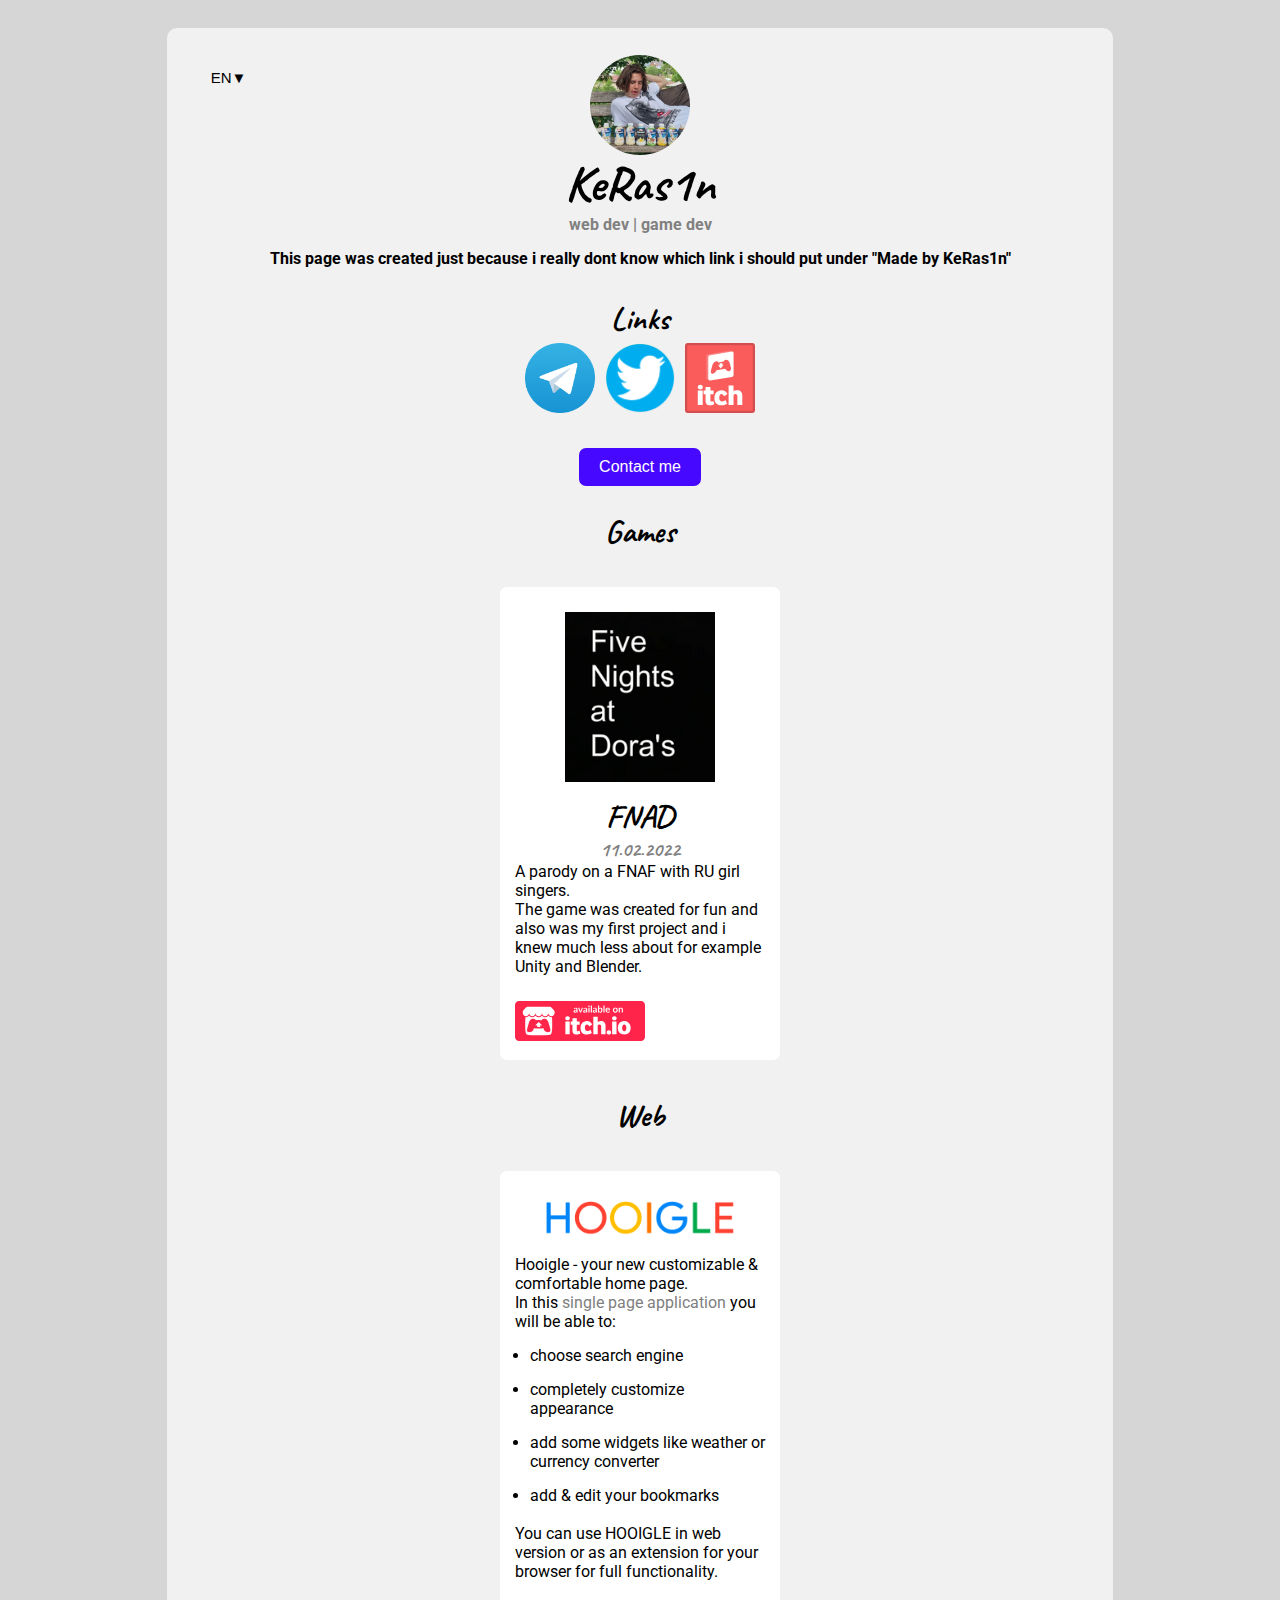
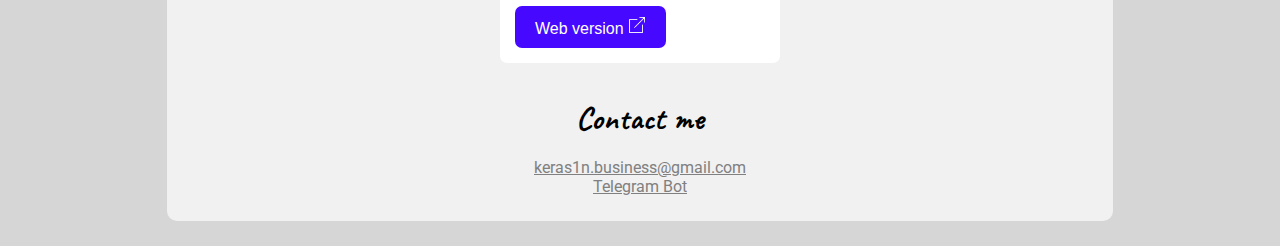
==== index.html @ 979ee30a "Add files via upload" ====
<!DOCTYPE html>
<html>
<head>
	<meta charset="utf-8">
	<meta name="viewport" content="width=device-width, initial-scale=1">
	<title>KeRas1n</title>

	<link rel="stylesheet" type="text/css" href="main.css">

	<link rel="preconnect" href="https://fonts.googleapis.com">
	<link rel="preconnect" href="https://fonts.gstatic.com" crossorigin>
	<link href="https://fonts.googleapis.com/css2?family=Caveat:wght@600&family=Roboto:wght@300&display=swap" rel="stylesheet">

</head>
<body>
	<div id="myProgress">
  <div id="myBar"></div>
</div>
<img src="ava.jpg" width="100px" class="ava">
<div class="main-block">
	<header>

		  <div class="dropdown">
  <button class="dropbtn">EN</button>
  <div class="dropdown-content" id="dropdown">
  	<button class="lang_btn" onclick="SwitchUkr();">UA</button>
    <button class="lang_btn" onclick="SwitchRus();">RU</button>
    <a href="https://keras1n.github.io/ua"><button class="lang_btn" onclick="SwitchEng();">UA</button></a>
  </div>
</div>
<div class="header">
		<h1 class="name">KeRas1n</h1>
		<h3 class = "subtitle" id="subtitle">web dev | game dev</h3>
		<h3 class = "subtitle2" id="subtitle2">This page was created just because i really dont know which link i should put under "Made by KeRas1n"</h3>
		</div>
	</header>
	<div class="socials">
		<h1>Links</h1>

		<div class="socials-holder">

		<div class="tg">
			<a href = "https://t.me/keras1n4ik"><button class = "soc-link blue-link" ><img class = "soc_img" src="ru/img/Telegram_logo.svg.png" width="70px"></button></a>
		</div>

		<div class="tg">
			<a href = "https://twitter.com/keras0n"><button class = "soc-link blue-link"><img class = "soc_img" src="ru/img/logo-rond-twitter.png" width="70px"></button></a>
		</div>

		<div class="tg">
			<a href = "https://keras1n.itch.io"><button class = "soc-link itch_btn"><img class = "soc_img" src="ru/img/itch-logo.svg" width="70px"></button></a>
		</div>


	</div>

	</div>
	<div class="center">
		<a href="#contact"><button class="card_btn" id="contact_btn">Contact me</button></a>
	</div>
		<div class="block">
		<h1 id="games_title">Games</h1>
		<div class="holder">

			<div class="card">
				<div class = "card_img">
					<img  src="ru/img/fnad-logo.png" width="150px">
				</div>
				<div class = "card_content" id="fnad">
					<h1>FNAD</h1>
					<h2 class="tags">11.02.2022</h2>
					<p>A parody on a FNAF with RU girl singers. </p> The game was created for fun and also was my first project and i knew much less about for example Unity and Blender.
				</div>
				<div class="card_actions">
					<a href = "https://keras1n.itch.io/fnad"><img src = "ru/img/itch-io-2.svg" width="130px" class="itch_btn"></button></a>
				</div>
			</div>

	</div>

	<div class="block">
		<h1 id="web_title">Web</h1>
		<div class="holder">

			<div class="card">
				<div class = "card_img">
					<img  src="ru/img/hooigle_logo.png" width="200px">
				</div>
				<div class = "card_content" id="hooigle">
					<p>Hooigle - your new customizable & comfortable home page.</p> <p>In this <span class="marked">single page application</span> you will be able to:</p>
					<ul>
						<li>choose search engine</li>
						<li>completely customize appearance</li>
						<li>add some widgets like weather or currency converter</li>
						<li>add & edit your bookmarks</li>
					</ul>
					<br>
					You can use HOOIGLE in web version or as an extension for your browser for full functionality.
				</div>
				<div class="card_actions">
					<a href = "https://keras1n.github.io/hooigle/web"><button class="card_btn" id="website_btn">Web version <img src="ru/img/new-tab.png" width="18px"></button></a>
				</div>

			</div>

		</div>
	</div>



	<div class="block center" id="contact">
		<h1 id="contact_title">Contact me</h1>
		<br>
		<a href="mailto:keras1n.business@gmail.com">keras1n.business@gmail.com</a>
		<br>
		<a href="https://t.me/KeRas1n_bot">Telegram Bot</a>

	</div>

</div>
<script type="text/javascript" src="script.js"></script>
</body>
</html>
---- main.css ----
*{
	margin: 0;
	padding: 0;
}
html {
  scroll-behavior: smooth;
}
body{
 background: #d6d6d6;
 color: black;
 font-family: 'Roboto', sans-serif;
 font-size: 16px;
}
.ava{
	border-radius: 50px;
	animation-name: ava-appearing;
	animation-duration: 1.3s;
	position: absolute;
  margin: auto;
  top: 55px;
  left: 0;
  right: 0;
  text-align: center;
  z-index: 1;
}
@keyframes ava-appearing {
  0%   {width: 400px;border-radius: 25px; position: absolute;}
  50%		{border-radius: 50px;}
  100% {width: 100px;}
}
.header{
	text-align: center;
}
.name{
	margin-top: 50px;
}
#myProgress {
  width: 100%;
  background: none;
  height: 3px;
}

#myBar {
	display: none;
  width: 1%;
  height: 3px;
  background-color: #00ACDF;
}
.main-block{
	animation-name: appearing;
  animation-duration: 1s;

	margin-top: 25px;
	margin-bottom: 25px;
	padding: 25px;
	background: #f1f1f1;
	width: 70%;
	margin-left: auto;
	margin-right: auto;
	border-radius: 10px;
	/*box-shadow: 0 15px 50px rgb(255 255 255);*/
}

@keyframes appearing {
  0%   {margin-top: 1300px; opacity: 0.1;}
  50%		{opacity: 0.1;}
  100% {margin-top: 25px; opacity: 1;}
}

header{
	font-size: 25px;
}
header > h1, header > h3{
	text-align: center;
}
.socials{
	margin-top: 30px;
	height: 150px;
}
.socials-holder{
	display: flex;
	justify-content: center;
}
.subtitle{
	color: grey;
	font-size: 16px;
}
.subtitle2{
	margin-top: 15px;
	font-size: 16px;
}

.dropbtn {
  background: none;
  color: black;
  padding: 16px;
  border: none;
  min-width: 73px;
  font-size: 15px;
}
.center{
	text-align: center;
}

.dropbtn::after { content: "\25bc" }

.dropdown {
  position: relative;
  display: inline-block;
}

.dropdown-content {
	font-family: 'Roboto', sans-serif;
  display: none;
  position: absolute;
  background-color: #f1f1f1;
  min-width: 73px;
  box-shadow: 0px 8px 16px 0px rgba(0,0,0,0.2);
  z-index: 1;
  text-align: center;
}


.dropdown-content a {

  padding: 10px;
  text-decoration: none;
  display: block;
}


.dropdown-content a:hover {background-color: #ddd;}


.dropdown:hover .dropdown-content {display: block;}


.dropdown:hover .dropbtn {background-color: #fff;}

.activated{
	color: gray;
	background-color: #ddd;
	cursor: default;
}
.activated{
	color: gray;
	background-color: #ddd;
	cursor: default;
}
.lang_btn{
	cursor: pointer;
	background: none;
	border: none;
	font-size: 16px;

	width: 100%;
	height: 40px;
}
.tg{
	min-width: 80px;
}
.soc_img{
	transition: .3s;
}
.soc-link{
	background: none;
	border: none;
	border-radius: 55px;
	width: 80px;
	height: 80px;
	transition: .3s;
	cursor: pointer;
}
.soc-link:hover{
	width: 75px;
	height: 75px;
}
.blue-link:hover{
	box-shadow: 0 13px 19px rgb(0 162 217 / 0.2);
}
.red-link:hover{
	box-shadow: 0 13px 19px rgb(0 162 217 / 0.2);
}

.soc-link-list{
	background: none;
border: none;
border-radius: 55px;
width: 70px;
height: 70px;
transition: .3s;
}
.soc-link-list:hover{
	cursor: pointer;
	width: 80px;
	height: 80px;
}
.soc-link-yt:hover{
	box-shadow: 0 16px 19px rgb(212 16 29  / 0.6);

}
.soc-link-tw:hover{
	box-shadow: 0 16px 19px rgb(101 66 153 / 0.6);

}
.soc_img:hover{
	width: 80px;
}
h1{
	text-align: center;
	font-family: 'Caveat', cursive;
}
.tags{
	margin: 0;
	color: grey;
	font-size: 20px;
	text-align: center;
	font-family: 'Caveat', cursive;
}
.holder{
	margin-top: 25px;
	display: flex;
	flex-direction: row; /* column */
	flex-wrap: wrap;
	justify-content: center;
	align-items: flex-start;
}

.card{
	display: block;
	margin: 10px;
	padding: 15px;
	width: 25%;
	background-color: #ffffff;
	border-radius: 7px;
	transition: .3s;
	flex-basis: 250px;
}
/*
.card:hover{

	padding: 20px;
	margin-top: -5px;
}
*/
.card_img{
	border-radius: 7px;
	padding: 10px;
	display: block;
	text-align: center;
}
.card_actions{
	margin-top: 25px;
}
.card_btn{
	background-color: #4708ff;
	color: white;
	border: none;
	padding-left: 20px;
	padding-right: 20px;
	padding-top: 10px;
	padding-bottom: 10px;
	border-radius: 7px;
	transition: .3s;
	font-size: 16px;
}
.card_btn:hover{
	box-shadow: 0 13px 19px rgb(71 8 255 / 0.2);
	cursor: pointer;
}
ul{
	margin-left: 15px;
}
ul>li{
	margin-top: 15px;
}
.marked{
	color: grey;
}

.block{
	margin-top: 25px;
}
.itch_btn{
	transition: .3s;
}
.itch_btn:hover{
	box-shadow: 0 13px 19px rgb(250 92 92 / 0.2);
}
a{
	color: grey;
	transition: .2s;
	cursor: pointer;
}
a:hover{
	color: black;
}
.list{

}
.list:hover{
	margin-left: -20px;
}

/*mobile*/

@media only screen and (max-width: 900px) {
  .main-block{
  	width: 100%;
  }
}
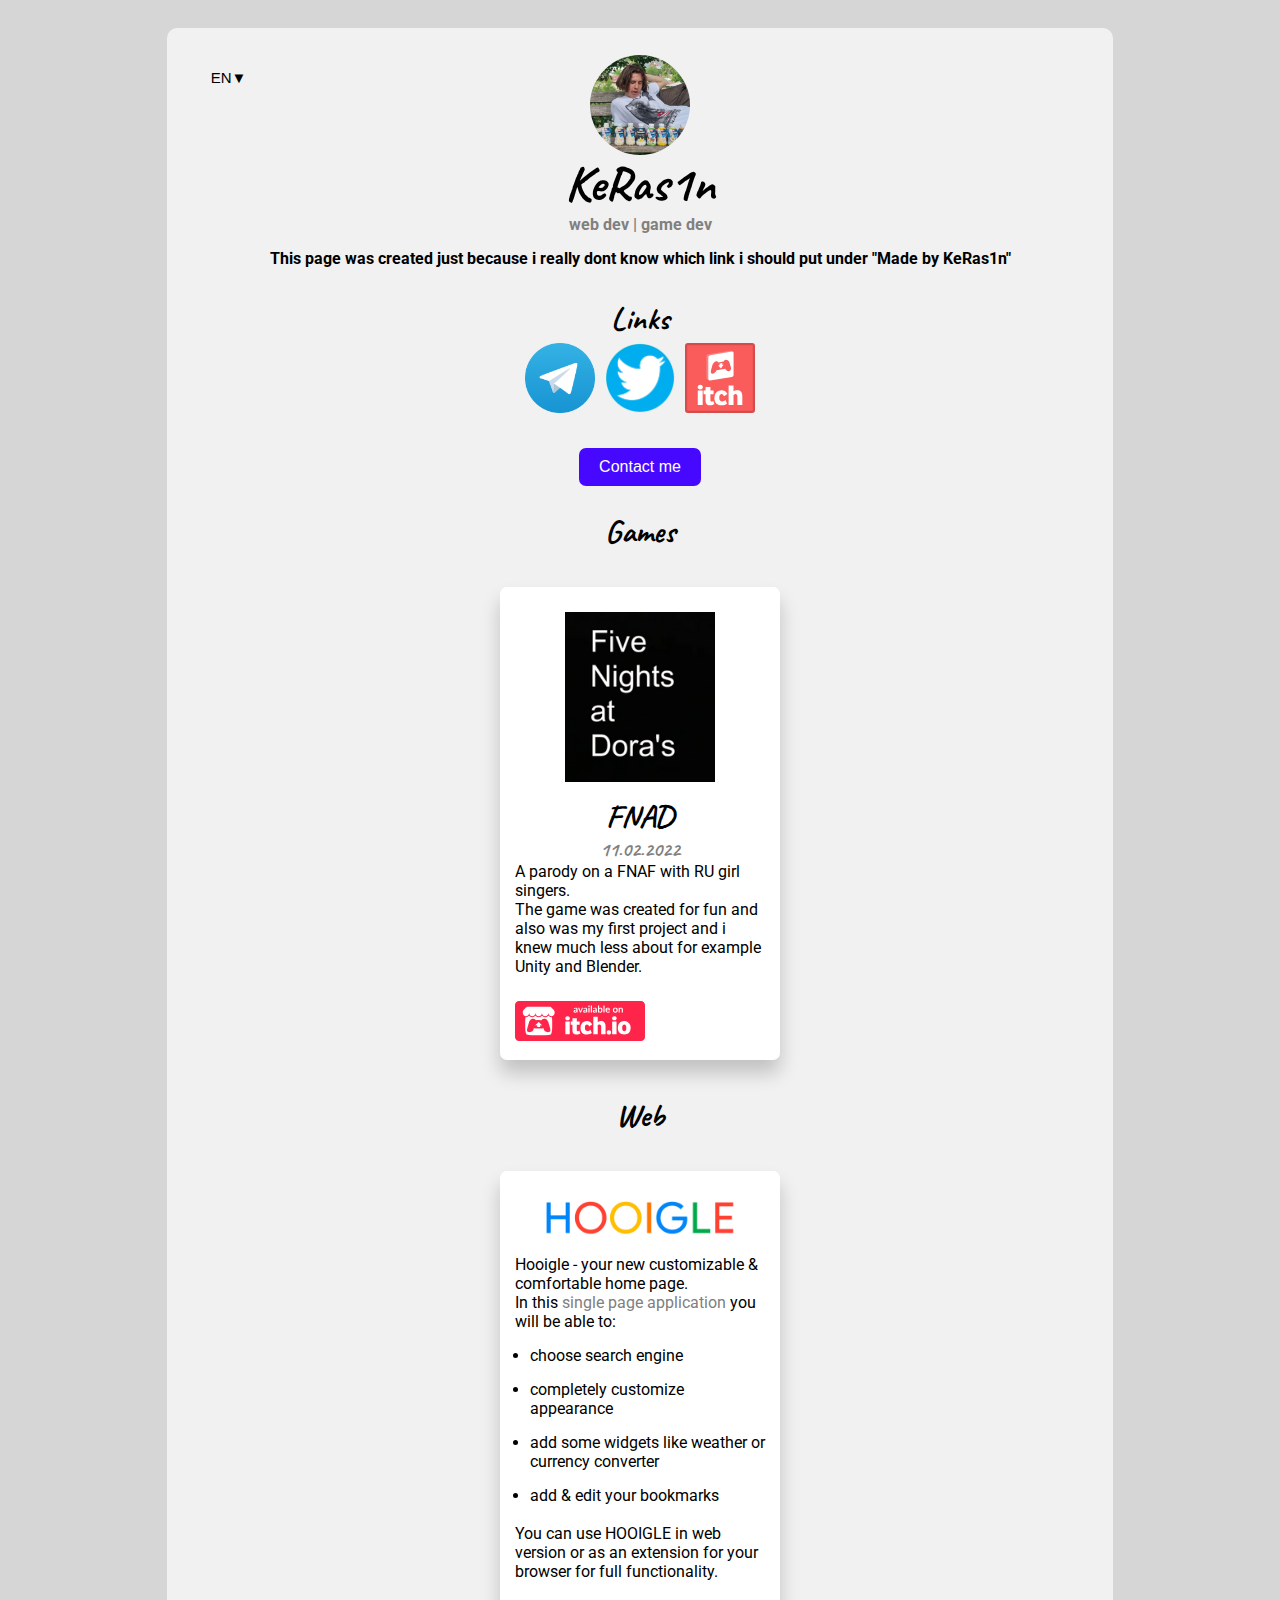
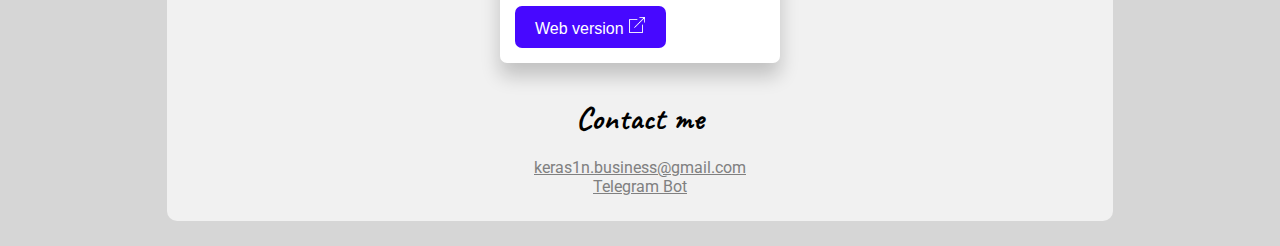
==== commit a483f8bf: "Add files via upload" ====
--- a/index.html
+++ b/index.html
@@ -16,16 +16,15 @@
 	<div id="myProgress">
   <div id="myBar"></div>
 </div>
-<img src="ava.jpg" width="100px" class="ava">
+<img src="img/ava.jpg" width="100px" class="ava">
 <div class="main-block">
 	<header>
 
 		  <div class="dropdown">
   <button class="dropbtn">EN</button>
   <div class="dropdown-content" id="dropdown">
-  	<button class="lang_btn" onclick="SwitchUkr();">UA</button>
-    <button class="lang_btn" onclick="SwitchRus();">RU</button>
-    <a href="https://keras1n.github.io/ua"><button class="lang_btn" onclick="SwitchEng();">UA</button></a>
+  	<a href="https://keras1n.github.io/ua"><button class="lang_btn" onclick="SwitchEng();">UA</button></a>
+    <a><button class="lang_btn" onclick="SwitchRus();">RU</button></a>
   </div>
 </div>
 <div class="header">
@@ -40,15 +39,15 @@
 		<div class="socials-holder">
 
 		<div class="tg">
-			<a href = "https://t.me/keras1n4ik"><button class = "soc-link blue-link" ><img class = "soc_img" src="ru/img/Telegram_logo.svg.png" width="70px"></button></a>
+			<a href = "https://t.me/keras1n4ik"><button class = "soc-link blue-link" ><img class = "soc_img" src="img/Telegram_logo.svg.png" width="70px"></button></a>
 		</div>
 
 		<div class="tg">
-			<a href = "https://twitter.com/keras0n"><button class = "soc-link blue-link"><img class = "soc_img" src="ru/img/logo-rond-twitter.png" width="70px"></button></a>
+			<a href = "https://twitter.com/keras0n"><button class = "soc-link blue-link"><img class = "soc_img" src="img/logo-rond-twitter.png" width="70px"></button></a>
 		</div>
 
 		<div class="tg">
-			<a href = "https://keras1n.itch.io"><button class = "soc-link itch_btn"><img class = "soc_img" src="ru/img/itch-logo.svg" width="70px"></button></a>
+			<a href = "https://keras1n.itch.io"><button class = "soc-link itch_btn"><img class = "soc_img" src="img/itch-logo.svg" width="70px"></button></a>
 		</div>
 
 
@@ -64,7 +63,7 @@
 
 			<div class="card">
 				<div class = "card_img">
-					<img  src="ru/img/fnad-logo.png" width="150px">
+					<img  src="img/fnad-logo.png" width="150px">
 				</div>
 				<div class = "card_content" id="fnad">
 					<h1>FNAD</h1>
@@ -72,7 +71,7 @@
 					<p>A parody on a FNAF with RU girl singers. </p> The game was created for fun and also was my first project and i knew much less about for example Unity and Blender.
 				</div>
 				<div class="card_actions">
-					<a href = "https://keras1n.itch.io/fnad"><img src = "ru/img/itch-io-2.svg" width="130px" class="itch_btn"></button></a>
+					<a href = "https://keras1n.itch.io/fnad"><img src = "img/itch-io-2.svg" width="130px" class="itch_btn"></button></a>
 				</div>
 			</div>
 
@@ -84,7 +83,7 @@
 
 			<div class="card">
 				<div class = "card_img">
-					<img  src="ru/img/hooigle_logo.png" width="200px">
+					<img  src="img/hooigle_logo.png" width="200px">
 				</div>
 				<div class = "card_content" id="hooigle">
 					<p>Hooigle - your new customizable & comfortable home page.</p> <p>In this <span class="marked">single page application</span> you will be able to:</p>
@@ -98,7 +97,7 @@
 					You can use HOOIGLE in web version or as an extension for your browser for full functionality.
 				</div>
 				<div class="card_actions">
-					<a href = "https://keras1n.github.io/hooigle/web"><button class="card_btn" id="website_btn">Web version <img src="ru/img/new-tab.png" width="18px"></button></a>
+					<a href = "https://keras1n.github.io/hooigle/web"><button class="card_btn" id="website_btn">Web version <img src="img/new-tab.png" width="18px"></button></a>
 				</div>
 
 			</div>
--- a/main.css
+++ b/main.css
@@ -235,6 +235,7 @@
 	border-radius: 7px;
 	transition: .3s;
 	flex-basis: 250px;
+	box-shadow: 0 13px 19px rgb(0 0 0 / 0.2);
 }
 /*
 .card:hover{
@@ -306,6 +307,6 @@
 
 @media only screen and (max-width: 900px) {
   .main-block{
-  	width: 100%;
+  	width: 90%;
   }
 }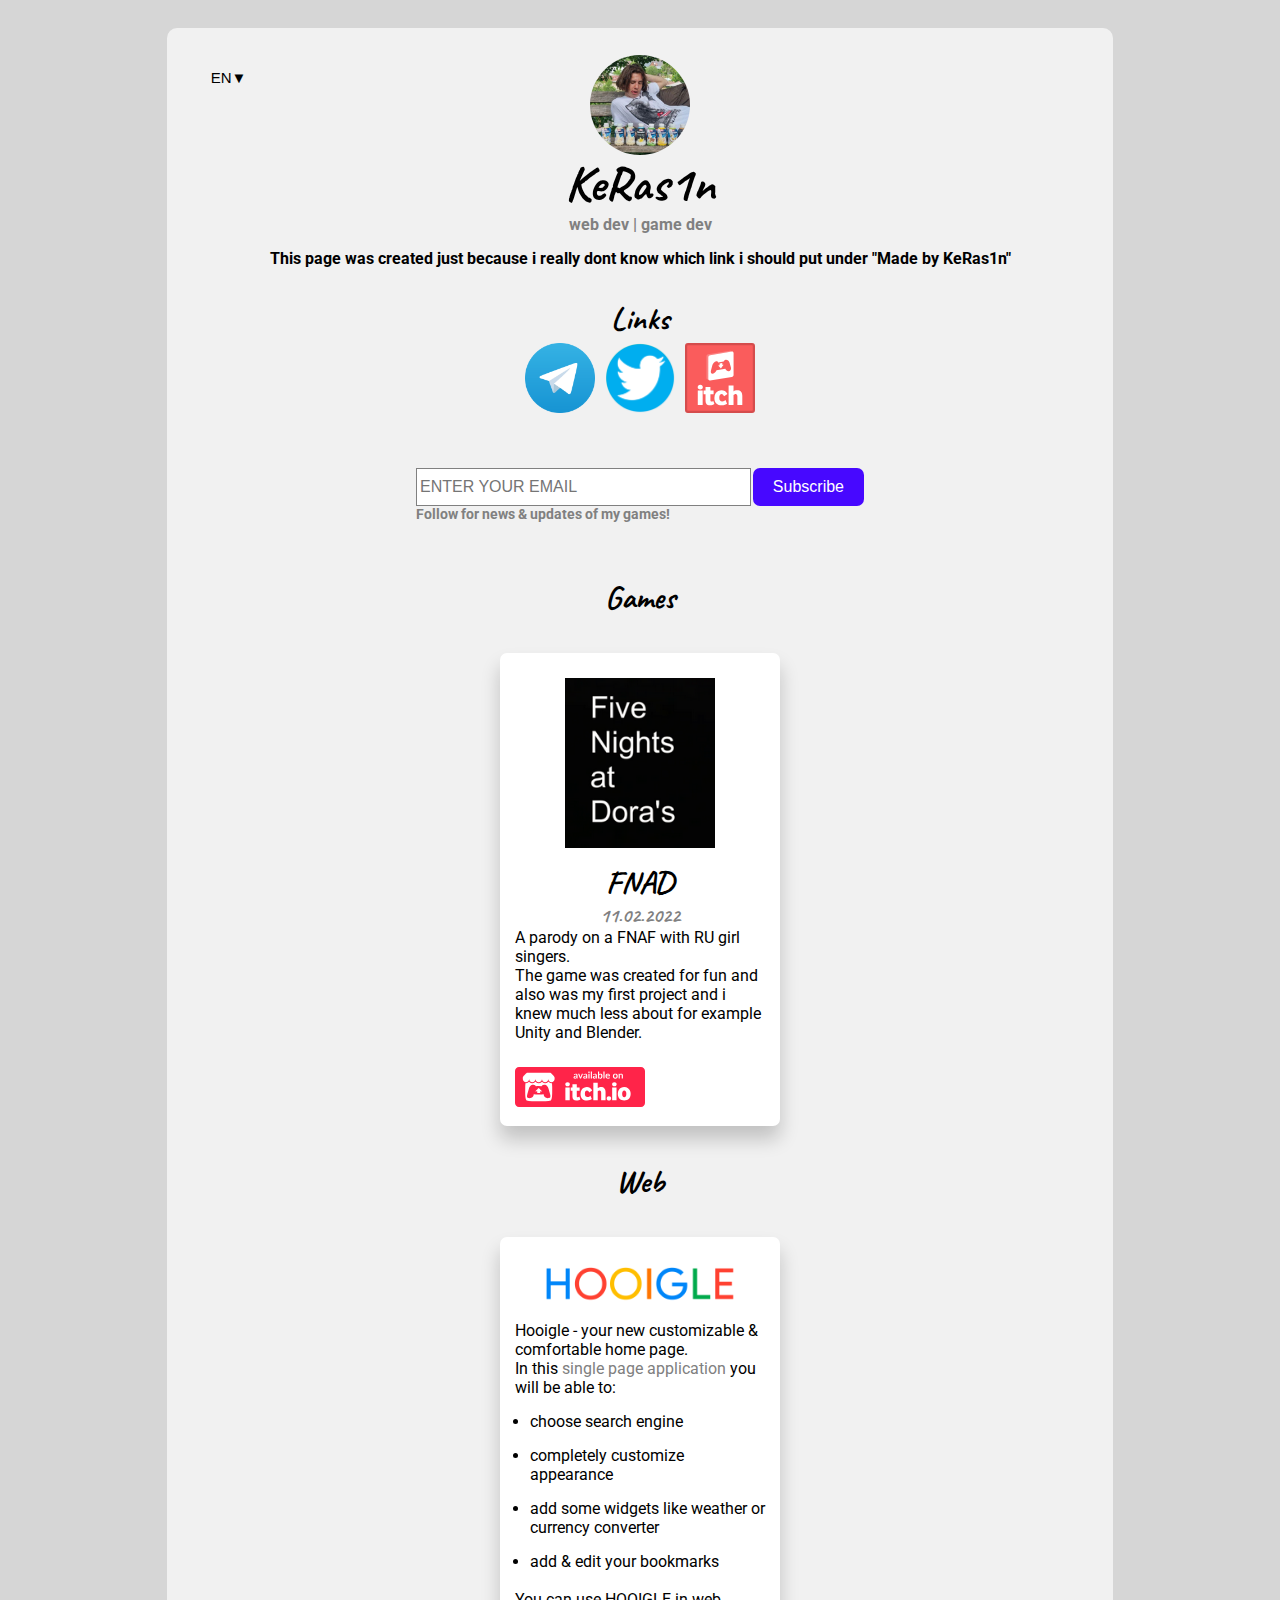
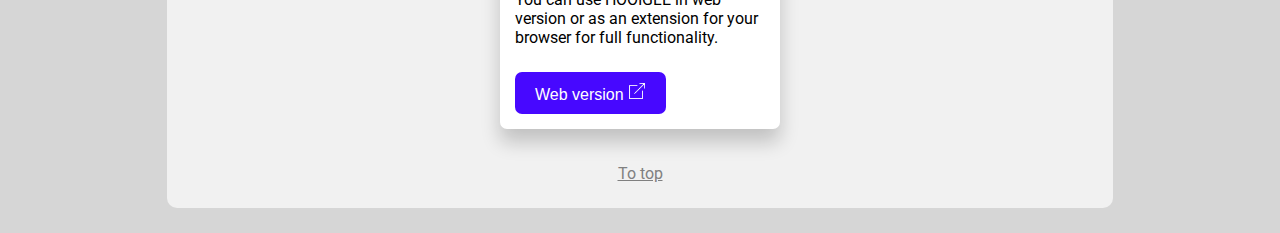
==== commit 4a4b19a7: "Add files via upload" ====
--- a/index.html
+++ b/index.html
@@ -18,10 +18,10 @@
 </div>
 <img src="img/ava.jpg" width="100px" class="ava">
 <div class="main-block">
-	<header>
+	<header id="top">
 
 		  <div class="dropdown">
-  <button class="dropbtn">EN</button>
+  <button class="dropbtn" id="mainLang">EN</button>
   <div class="dropdown-content" id="dropdown">
   	<a href="https://keras1n.github.io/ua"><button class="lang_btn" onclick="SwitchEng();">UA</button></a>
     <a><button class="lang_btn" onclick="SwitchRus();">RU</button></a>
@@ -54,9 +54,21 @@
 	</div>
 
 	</div>
-	<div class="center">
-		<a href="#contact"><button class="card_btn" id="contact_btn">Contact me</button></a>
-	</div>
+
+<form action="https://gmail.us11.list-manage.com/subscribe/post?u=8c063541db2304e765aa4c3f2&amp;id=3cba0f5282&amp;f_id=00cd8fe0f0" method="post" id="mc-embedded-subscribe-form" name="mc-embedded-subscribe-form" class="validate email-form" target="_blank" validate>
+<div class="flex-email">
+	<input placeholder="ENTER YOUR EMAIL" type="email" value="" name="EMAIL" class="required email-input" id="mce-EMAIL" required>
+
+<input type="submit" value="Subscribe" name="subscribe" id="mc-embedded-subscribe" class="card_btn">
+</div>
+
+
+<h3 class="email-info" id ="email-info">Follow for news & updates of my games!</h3>
+
+</form>
+
+
+
 		<div class="block">
 		<h1 id="games_title">Games</h1>
 		<div class="holder">
@@ -107,12 +119,8 @@
 
 
 
-	<div class="block center" id="contact">
-		<h1 id="contact_title">Contact me</h1>
-		<br>
-		<a href="mailto:keras1n.business@gmail.com">keras1n.business@gmail.com</a>
-		<br>
-		<a href="https://t.me/KeRas1n_bot">Telegram Bot</a>
+	<div class="block center">
+		<a href="#top">To top</a>
 
 	</div>
 
--- a/main.css
+++ b/main.css
@@ -309,4 +309,60 @@
   .main-block{
   	width: 90%;
   }
+  .flex-email{
+	display: flex;
+	justify-content: center;
+	gap: 2px;
+	flex-wrap: wrap;
+}
+.email-form{
+	padding: 10px;
+	width: 80%;
+	display: block;
+	margin-left: auto;
+	margin-right: auto;
+}
+
+}
+/*-------- END MOBILE --------*/
+
+
+/*EMAIL FORM*/
+.email-form{
+	padding: 10px;
+	width: 50%;
+	display: block;
+	margin-left: auto;
+	margin-right: auto;
+	margin-top: 10px;
+	margin-bottom: 45px;
+}
+.flex-email{
+	display: flex;
+	justify-content: center;
+	gap: 2px;
+}
+.email-input{
+	border: solid 1px gray;
+	transition: .2s;
+	outline: none;
+	width: 100%;
+	padding: 3px;
+	font-size: 16px;
+}
+.email-input:focus{
+	border: solid 1px black;
+}
+.email-button{
+	color: white;
+	background-color: #4708FF;
+	border: none;
+	outline: none;
+	padding: 10px;
+	font-size: 16px;
+	cursor: pointer;
+}
+.email-info{
+	font-size: 14px;
+	color: gray;
 }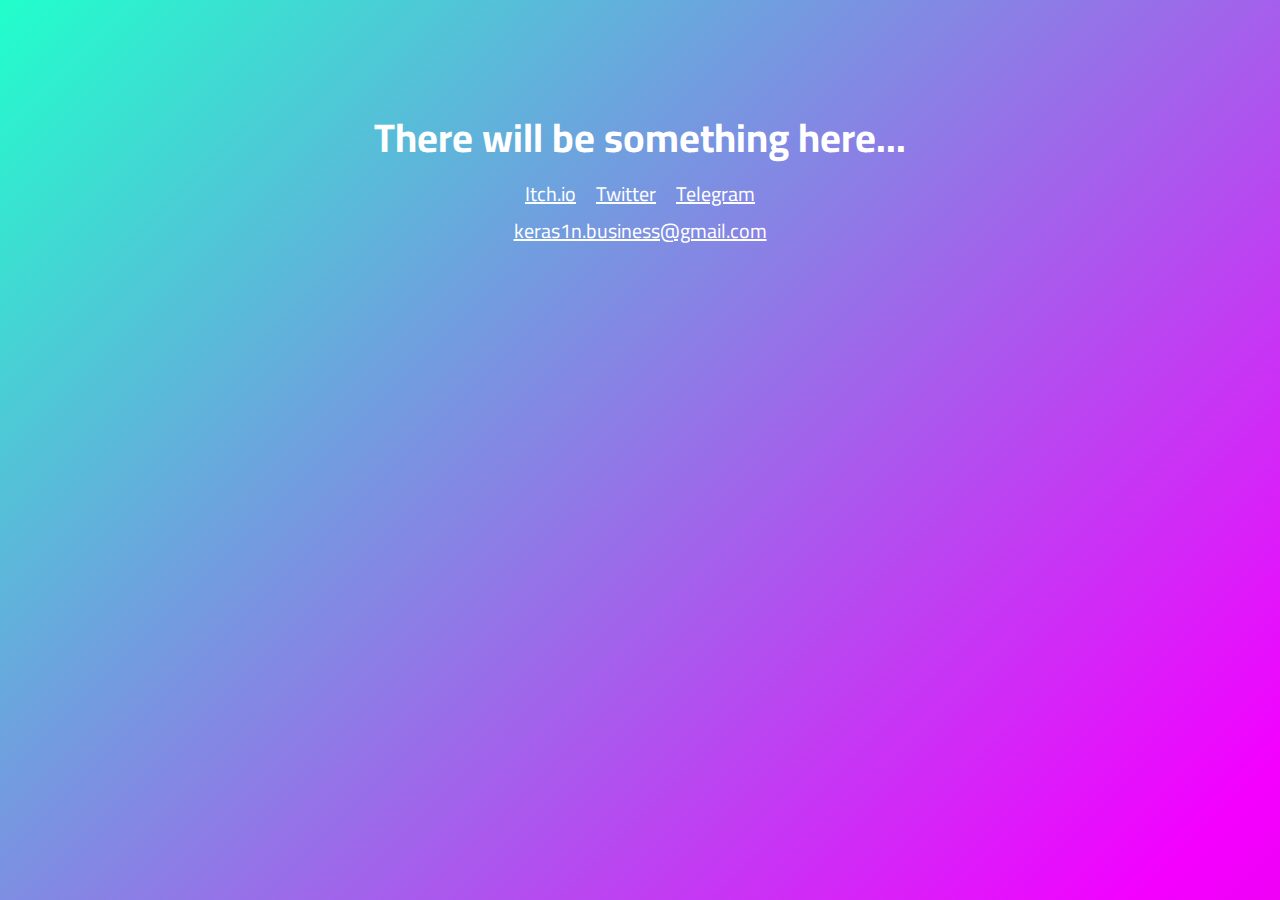
==== commit 351d08e1: "Add files via upload" ====
--- a/index.html
+++ b/index.html
@@ -1,130 +1,24 @@
 <!DOCTYPE html>
 <html>
 <head>
-	<meta charset="utf-8">
-	<meta name="viewport" content="width=device-width, initial-scale=1">
 	<title>KeRas1n</title>
-
-	<link rel="stylesheet" type="text/css" href="main.css">
+	<link rel="stylesheet" type="text/css" href="css/main.css">
 
 	<link rel="preconnect" href="https://fonts.googleapis.com">
 	<link rel="preconnect" href="https://fonts.gstatic.com" crossorigin>
-	<link href="https://fonts.googleapis.com/css2?family=Caveat:wght@600&family=Roboto:wght@300&display=swap" rel="stylesheet">
-
+	<link href="https://fonts.googleapis.com/css2?family=Cairo&display=swap" rel="stylesheet"> 
 </head>
 <body>
-	<div id="myProgress">
-  <div id="myBar"></div>
-</div>
-<img src="img/ava.jpg" width="100px" class="ava">
-<div class="main-block">
-	<header id="top">
-
-		  <div class="dropdown">
-  <button class="dropbtn" id="mainLang">EN</button>
-  <div class="dropdown-content" id="dropdown">
-  	<a href="https://keras1n.github.io/ua"><button class="lang_btn" onclick="SwitchEng();">UA</button></a>
-    <a><button class="lang_btn" onclick="SwitchRus();">RU</button></a>
-  </div>
-</div>
-<div class="header">
-		<h1 class="name">KeRas1n</h1>
-		<h3 class = "subtitle" id="subtitle">web dev | game dev</h3>
-		<h3 class = "subtitle2" id="subtitle2">This page was created just because i really dont know which link i should put under "Made by KeRas1n"</h3>
+	<div class="main-block">
+		<div class="text">
+			<h1>There will be something here...</h1>
 		</div>
-	</header>
-	<div class="socials">
-		<h1>Links</h1>
-
-		<div class="socials-holder">
-
-		<div class="tg">
-			<a href = "https://t.me/keras1n4ik"><button class = "soc-link blue-link" ><img class = "soc_img" src="img/Telegram_logo.svg.png" width="70px"></button></a>
+		<div class="links">
+			<div class="link"><a href = "https://keras1n.itch.io" class="itch">Itch.io</a></div>
+			<div class="link"><a href = "https://twitter.com/KeRas1n_dev" class="twitter">Twitter</a></div>
+			<div class="link"><a href = "https://t.me/KeRas1n" class="telegram">Telegram</a></div>
 		</div>
-
-		<div class="tg">
-			<a href = "https://twitter.com/keras0n"><button class = "soc-link blue-link"><img class = "soc_img" src="img/logo-rond-twitter.png" width="70px"></button></a>
-		</div>
-
-		<div class="tg">
-			<a href = "https://keras1n.itch.io"><button class = "soc-link itch_btn"><img class = "soc_img" src="img/itch-logo.svg" width="70px"></button></a>
-		</div>
-
-
+		<a href = "mailto:keras1n.business@gmail.com" class="mail">keras1n.business@gmail.com</a>
 	</div>
-
-	</div>
-
-<form action="https://gmail.us11.list-manage.com/subscribe/post?u=8c063541db2304e765aa4c3f2&amp;id=3cba0f5282&amp;f_id=00cd8fe0f0" method="post" id="mc-embedded-subscribe-form" name="mc-embedded-subscribe-form" class="validate email-form" target="_blank" validate>
-<div class="flex-email">
-	<input placeholder="ENTER YOUR EMAIL" type="email" value="" name="EMAIL" class="required email-input" id="mce-EMAIL" required>
-
-<input type="submit" value="Subscribe" name="subscribe" id="mc-embedded-subscribe" class="card_btn">
-</div>
-
-
-<h3 class="email-info" id ="email-info">Follow for news & updates of my games!</h3>
-
-</form>
-
-
-
-		<div class="block">
-		<h1 id="games_title">Games</h1>
-		<div class="holder">
-
-			<div class="card">
-				<div class = "card_img">
-					<img  src="img/fnad-logo.png" width="150px">
-				</div>
-				<div class = "card_content" id="fnad">
-					<h1>FNAD</h1>
-					<h2 class="tags">11.02.2022</h2>
-					<p>A parody on a FNAF with RU girl singers. </p> The game was created for fun and also was my first project and i knew much less about for example Unity and Blender.
-				</div>
-				<div class="card_actions">
-					<a href = "https://keras1n.itch.io/fnad"><img src = "img/itch-io-2.svg" width="130px" class="itch_btn"></button></a>
-				</div>
-			</div>
-
-	</div>
-
-	<div class="block">
-		<h1 id="web_title">Web</h1>
-		<div class="holder">
-
-			<div class="card">
-				<div class = "card_img">
-					<img  src="img/hooigle_logo.png" width="200px">
-				</div>
-				<div class = "card_content" id="hooigle">
-					<p>Hooigle - your new customizable & comfortable home page.</p> <p>In this <span class="marked">single page application</span> you will be able to:</p>
-					<ul>
-						<li>choose search engine</li>
-						<li>completely customize appearance</li>
-						<li>add some widgets like weather or currency converter</li>
-						<li>add & edit your bookmarks</li>
-					</ul>
-					<br>
-					You can use HOOIGLE in web version or as an extension for your browser for full functionality.
-				</div>
-				<div class="card_actions">
-					<a href = "https://keras1n.github.io/hooigle/web"><button class="card_btn" id="website_btn">Web version <img src="img/new-tab.png" width="18px"></button></a>
-				</div>
-
-			</div>
-
-		</div>
-	</div>
-
-
-
-	<div class="block center">
-		<a href="#top">To top</a>
-
-	</div>
-
-</div>
-<script type="text/javascript" src="script.js"></script>
 </body>
 </html>--- a/css/main.css
+++ b/css/main.css
@@ -0,0 +1,55 @@
+*{
+	padding: 0;
+	margin:0;
+}
+html{
+	scroll-behavior: smooth;
+}
+body{
+	font-family: 'Cairo', sans-serif;
+	/*background: linear-gradient(-45deg, #ee7752, #e73c7e, #23a6d5, #23d5ab);*/
+	background: linear-gradient(-45deg, #861fc5, #c1007d, #f300ff, #21ffcb);
+	background-size: 400% 400%;
+	animation: gradient 15s ease infinite;
+	color:white;
+	font-size: 20px;
+}
+a{
+	transition: .2s;
+	color:white;
+}
+.itch:hover{
+	color:#fa5c5c;
+}
+.twitter:hover{
+	color:#00acee;
+}
+.telegram:hover{
+	color:#0088cc;
+}
+.mail:hover{
+	color:#0088cc;
+}
+.main-block{
+	text-align: center;
+	margin-top:100px;
+}
+.links{
+	display: flex;
+	justify-content: center;
+	align-content: center;
+	gap:20px;
+	flex-wrap: wrap;
+}
+
+@keyframes gradient {
+	0% {
+		background-position: 0% 50%;
+	}
+	50% {
+		background-position: 100% 50%;
+	}
+	100% {
+		background-position: 0% 50%;
+	}
+}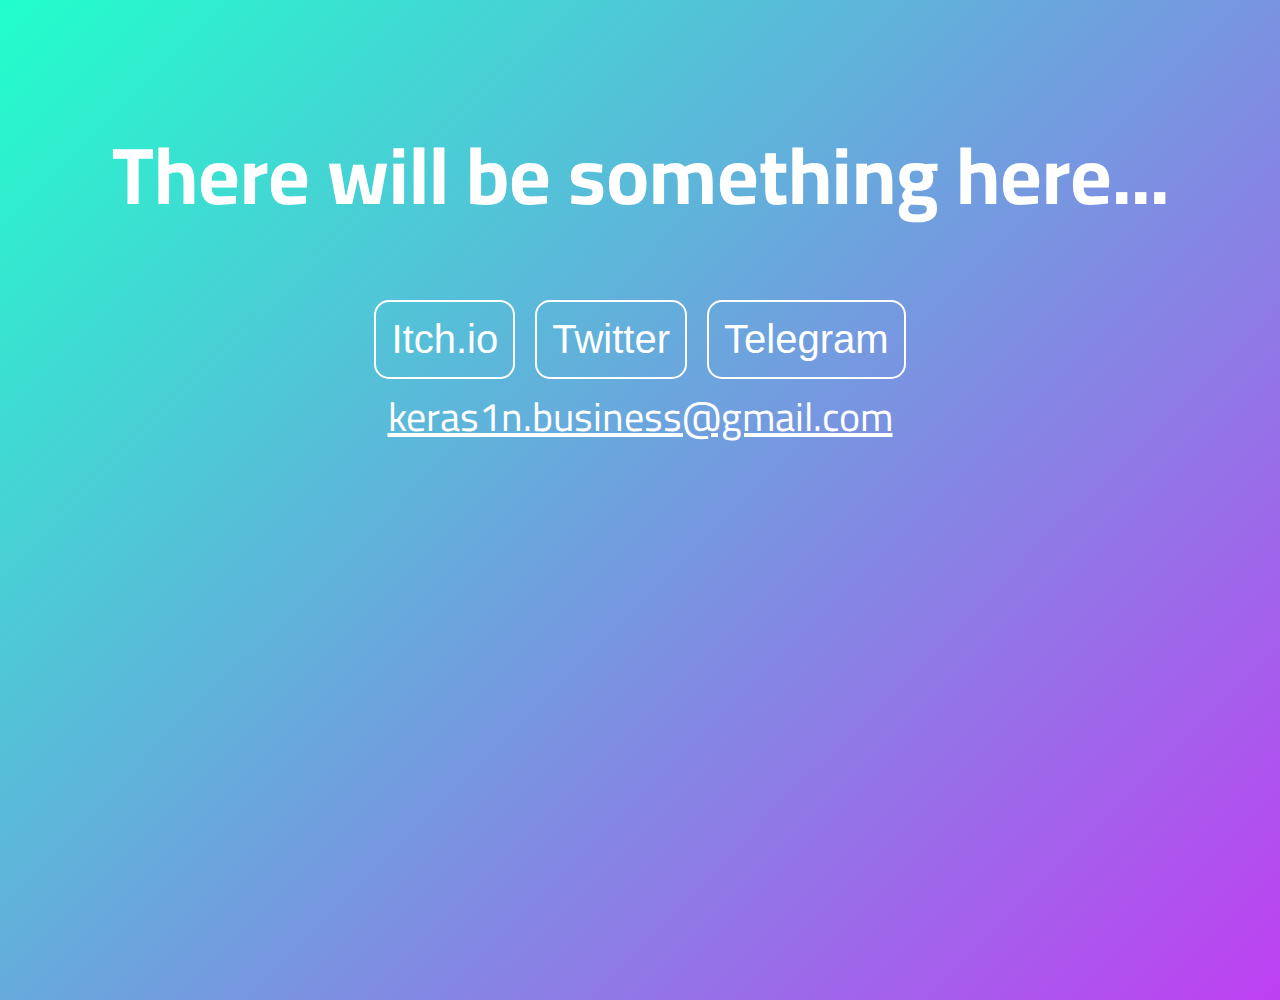
==== commit e59d04b1: "Add files via upload" ====
--- a/index.html
+++ b/index.html
@@ -14,9 +14,9 @@
 			<h1>There will be something here...</h1>
 		</div>
 		<div class="links">
-			<div class="link"><a href = "https://keras1n.itch.io" class="itch">Itch.io</a></div>
-			<div class="link"><a href = "https://twitter.com/KeRas1n_dev" class="twitter">Twitter</a></div>
-			<div class="link"><a href = "https://t.me/KeRas1n" class="telegram">Telegram</a></div>
+			<div class="link"><a href = "https://keras1n.itch.io"><button class="itch">Itch.io</button></a></div>
+			<div class="link"><a href = "https://twitter.com/KeRas1n_dev"><button class="twitter">Twitter</button></a></div>
+			<div class="link"><a href = "https://t.me/KeRas1n"><button class="telegram">Telegram</button></a></div>
 		</div>
 		<a href = "mailto:keras1n.business@gmail.com" class="mail">keras1n.business@gmail.com</a>
 	</div>
--- a/css/main.css
+++ b/css/main.css
@@ -11,22 +11,38 @@
 	background: linear-gradient(-45deg, #861fc5, #c1007d, #f300ff, #21ffcb);
 	background-size: 400% 400%;
 	animation: gradient 15s ease infinite;
+	height: 100vh;
 	color:white;
-	font-size: 20px;
+	font-size: 40px;
 }
 a{
 	transition: .2s;
 	color:white;
 }
+button{
+	cursor: pointer;
+	background-color: none;
+	font-size: 40px;
+	border:2px solid;
+	padding:15px;
+	transition: .2s;
+	border-radius: 15px;
+	background-color:transparent;
+	color:white;
+}
 .itch:hover{
+	border-color:#fa5c5c;
 	color:#fa5c5c;
 }
 .twitter:hover{
+	border-color:#00acee;
 	color:#00acee;
 }
 .telegram:hover{
+	border-color:#0088cc;
 	color:#0088cc;
 }
+
 .mail:hover{
 	color:#0088cc;
 }
@@ -40,6 +56,7 @@
 	align-content: center;
 	gap:20px;
 	flex-wrap: wrap;
+	margin-top:50px;
 }
 
 @keyframes gradient {
@@ -52,4 +69,11 @@
 	100% {
 		background-position: 0% 50%;
 	}
+}
+
+@media only screen and (max-width: 900px)  {
+	
+	body{
+		font-size: 50px;
+	}
 }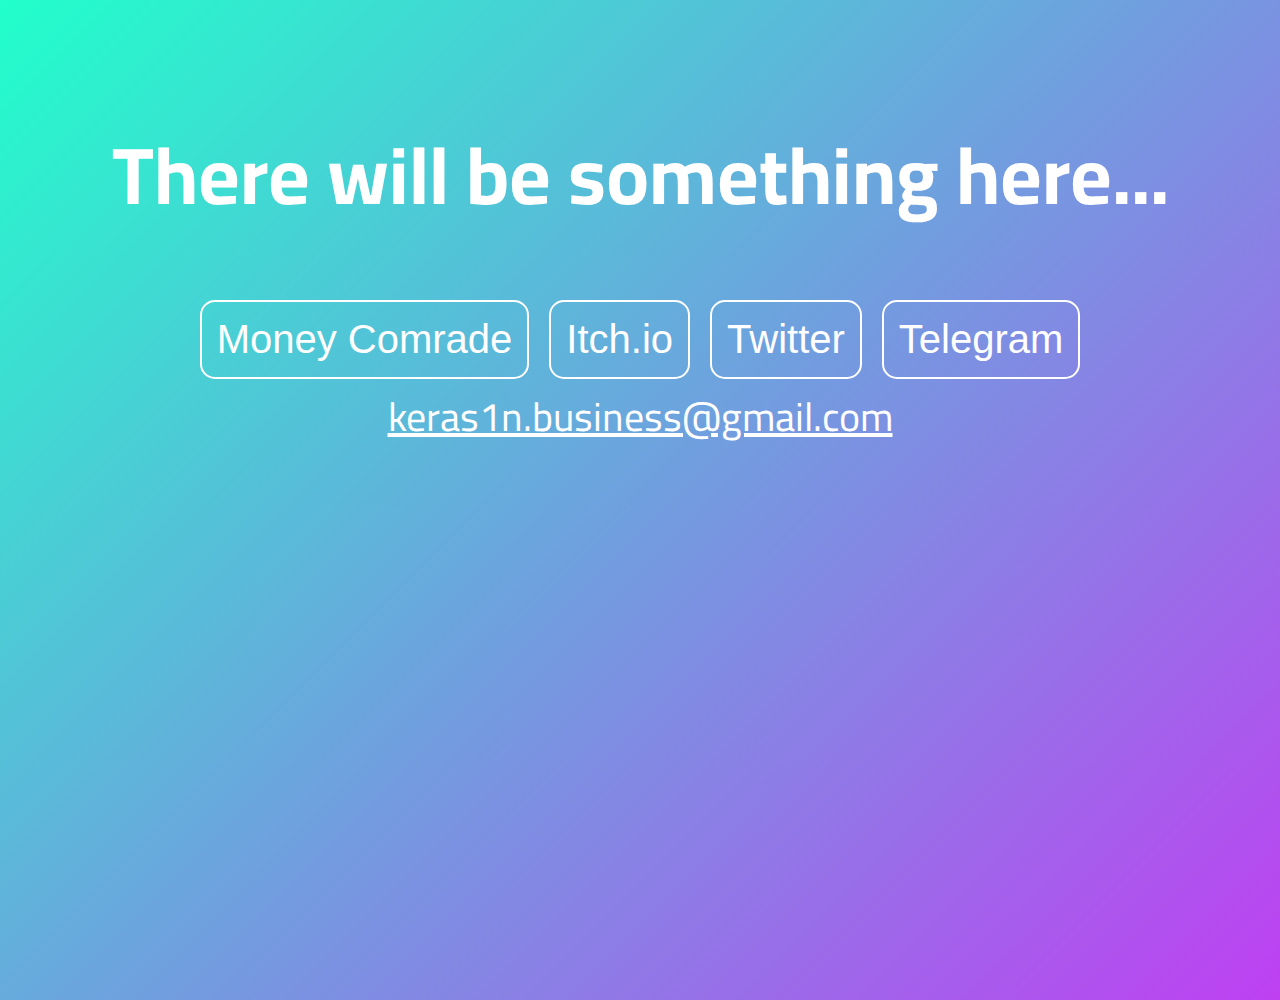
==== commit 9c06c47f: "Update index.html" ====
--- a/index.html
+++ b/index.html
@@ -14,6 +14,7 @@
 			<h1>There will be something here...</h1>
 		</div>
 		<div class="links">
+			<div class="link"><a href = "https://keras1n.github.io/money-comrade"><button class="itch">Money Comrade</button></a></div>
 			<div class="link"><a href = "https://keras1n.itch.io"><button class="itch">Itch.io</button></a></div>
 			<div class="link"><a href = "https://twitter.com/KeRas1n_dev"><button class="twitter">Twitter</button></a></div>
 			<div class="link"><a href = "https://t.me/KeRas1n"><button class="telegram">Telegram</button></a></div>
@@ -21,4 +22,4 @@
 		<a href = "mailto:keras1n.business@gmail.com" class="mail">keras1n.business@gmail.com</a>
 	</div>
 </body>
-</html>+</html>
